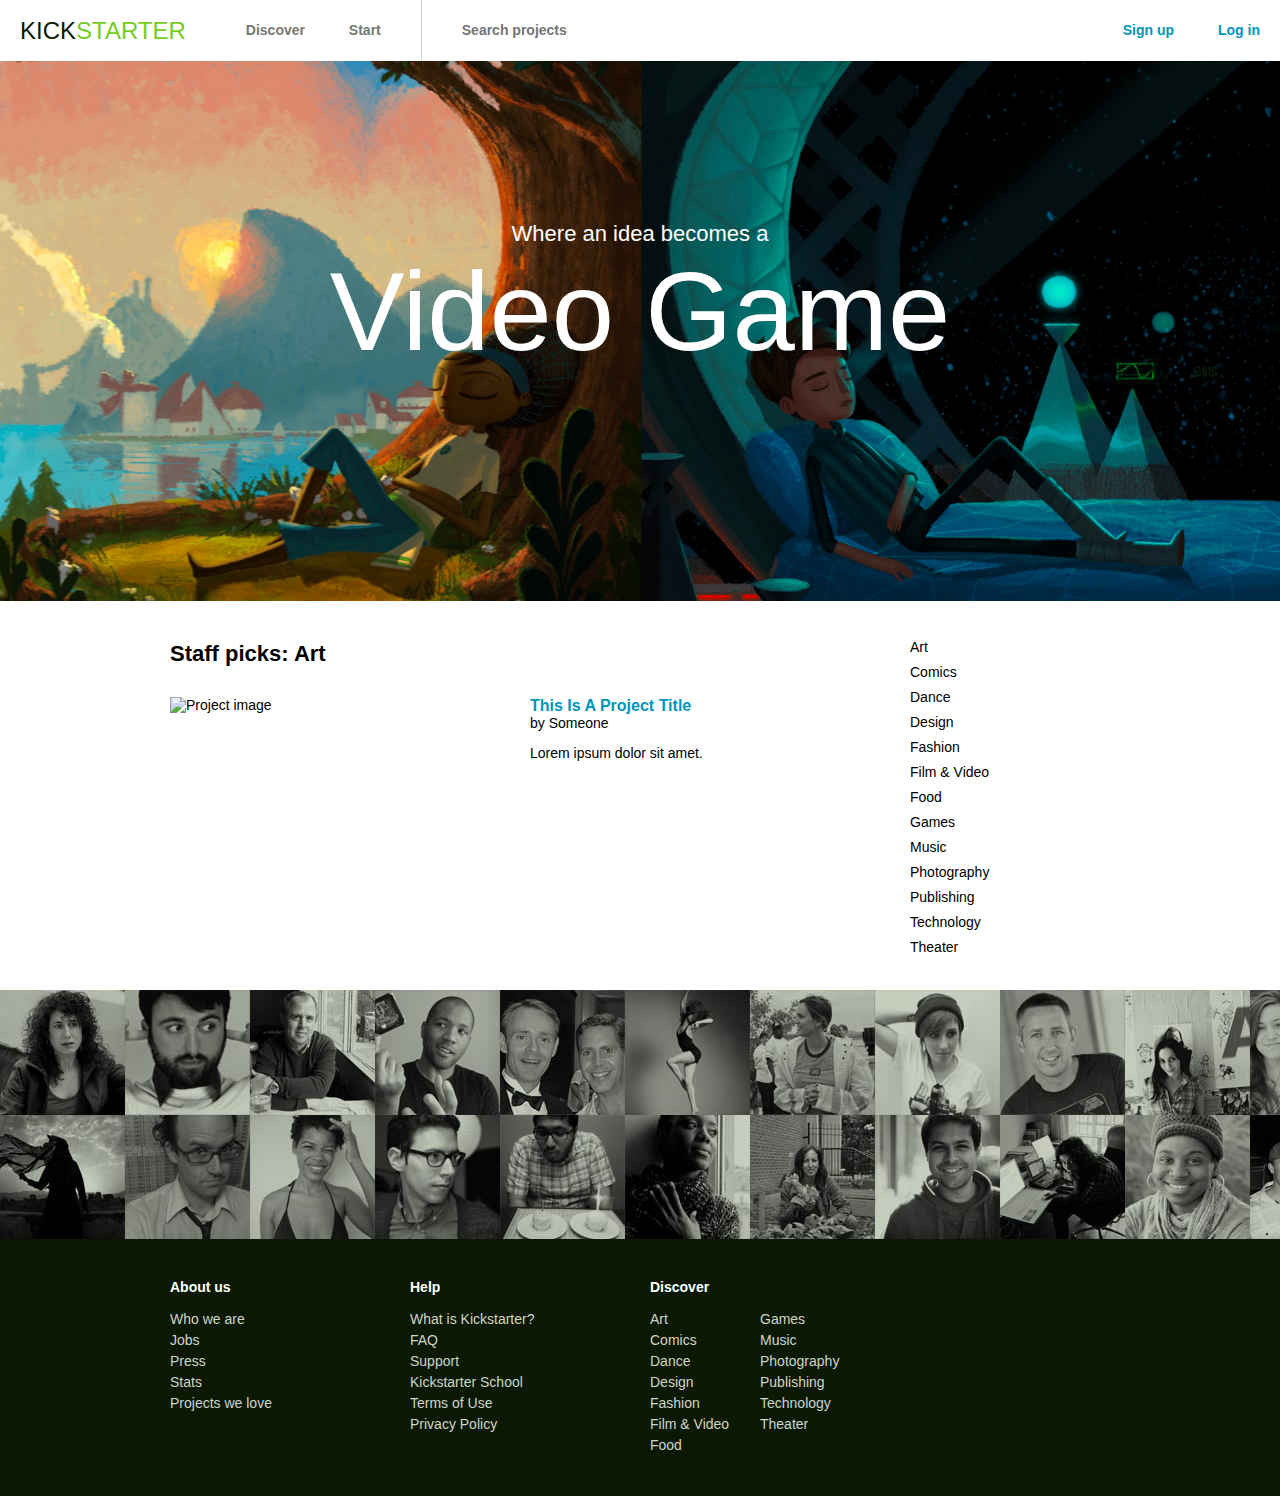
==== kickstarter/index.html @ 164bc44e "Added Kickstarter" ====
<!doctype html>
<html>
	<head>

	<meta charset="utf-8"/>
	<title>Kickstarter</title>

	<link rel="shortcut icon" href="favicon.png"/>
	<link rel="stylesheet" href="style.css"/>

	</head>
	<body>
	
	<header id="header">
			<h1 class="logo">
				<a href="" class="logo-link">
					<span>KICK</span><span>STARTER</span>
				</a>
			</h1>
		<nav class="main-links">
			<a href="">Discover</a>
			<a href="">Start</a>
		</nav>
		<div class="search">
			<input type="text" placeholder="Search projects" name="search"/>
		</div>
		<nav class="user-links">
			<a href="">Sign up</a>
			<a href="">Log in</a>
		</nav>
	</header>
	<section id="splash">
		<h3>Where an idea becomes a</h3>
		<h1>Video Game</h1>
	</section>
	<section id="staff-picks">
		<div class="wrap">
			<h2>Staff picks: Art</h2>
			<div class="projects">
				<img src="http://placehold.it/340x250" alt="Project image" width="340" height="250"/>
				<div class="details">
					<h3>
						<a href="">This Is A Project Title</a>
					</h3>
					<p class="meta">by Someone</p>
					<p class="description">Lorem ipsum dolor sit amet.</p>
				</div>
			</div>
			<div class="categories">
				<ul>
					<li>Art</li>
					<li>Comics</li>
					<li>Dance</li>
					<li>Design</li>
					<li>Fashion</li>
					<li>Film & Video</li>
					<li>Food</li>
					<li>Games</li>
					<li>Music</li>
					<li>Photography</li>
					<li>Publishing</li>
					<li>Technology</li>
					<li>Theater</li>
				</ul>
			</div>
		</div>
	</section>
	<footer id="footer">
		<div class="learn-more">
		</div>
		<div class="wrap">
			<div class="links">
				<div class="column">
					<h4>About us</h4>
					<ul>
						<li>Who we are</li>
						<li>Jobs</li>
						<li>Press</li>
						<li>Stats</li>
						<li>Projects we love</li>
					</ul>
				</div>
				<div class="column">
					<h4>Help</h4>
					<ul>
						<li>What is Kickstarter?</li>
						<li>FAQ</li>
						<li>Support</li>
						<li>Kickstarter School</li>
						<li>Terms of Use</li>
						<li>Privacy Policy</li>
					</ul>
				</div>
				<div class="column double">
					<h4>Discover</h4>
					<ul>
						<li>Art</li>
						<li>Comics</li>
						<li>Dance</li>
						<li>Design</li>
						<li>Fashion</li>
						<li>Film & Video</li>
						<li>Food</li>
					</ul>
					<ul>
						<li>Games</li>
						<li>Music</li>
						<li>Photography</li>
						<li>Publishing</li>
						<li>Technology</li>
						<li>Theater</li>
					</ul>
				</div>
			</div>
		</div>
	</footer>
	
	</body>
</html>
---- kickstarter/style.css ----
body {
	background: #0b1902;
	color: #000;
	font: 14px Arial, sans-serif;
	margin: 0;
	min-width: 980px;
}
a {
	color: #0096bb;
	text-decoration: none;
}
img {
	border: none;
}
p {
	margin: 0;
}
p + p {
	margin-top: 1em;
}
h1,
h2,
h3,
h4 {
	font-weight: normal;
	margin: 0;
}
ul,
li {
	list-style: none;
	margin: 0;
	padding: 0;
}
.wrap {
	margin: 0 auto;
	overflow: hidden;
	width: 940px;
}
#header {
	background: #fff;
	overflow: hidden;
	height: 61px;
}
#header a {
	display: inline-block;
}
#header a:not(.logo-link) {
	font-weight: bold;
	height: 21px;
	line-height: 21px;
	transition: background-color .2s;
	padding: 20px;
}
#header a:not(.logo-link):hover {
	background: #eef2ea;
}
#header .logo {
	float: left;
	font-size: 24px;
}
#header .logo span {
	color: #76cc1e;
}
#header .logo span:first-child {
	color: #0b1902;
}
#header .logo-link {
	height: 21px;
	line-height: 21px;
	padding: 20px;
}
#header .main-links {
	float: left;
	margin: 0 20px;
}
#header .main-links a {
	color: #75796F;
}
#header .search {
	border-left: 1px solid #d0d5cb;
	float: left;
	height: 61px;
}
#header .search input[type=text] {
	border: 0;
	font: bold 14px Arial, sans-serif;
	margin-top: 12px;
	margin-left: 30px;
	outline: 0;
	padding: 10px;
}
#header .user-links {
	float: right;
}
#splash {
	background: url(img/splash.jpg) center center no-repeat;
	background-size: cover;
	color: #fff;
	height: 540px;
	overflow: hidden;
}
#splash h1,
#splash h3 {
	text-align: center;
}
#splash h1 {
	font-size: 112px;
}
#splash h3 {
	font-size: 22px;
	margin-top: 160px;
}
#staff-picks {
	background: #fff;
	padding: 20px 0 30px;
}
#staff-picks h2 {
	font-size: 22px;
	font-weight: bold;
	margin: 20px 0 30px 0;
}
#staff-picks h3 {
	font-size: 16px;
	font-weight: bold;
}
#staff-picks .projects {
	float: left;
	margin-right: 20px;
	width: 700px;
}
#staff-picks .projects img {
	float: left;
	margin-right: 20px;
}
#staff-picks .categories {
	float: left;
	line-height: 25px;
	margin-top: -62px;
	padding-left: 20px;
	width: 200px;
}
#footer {
	color: #fff;
}
#footer .column {
	float: left;
	width: 220px;
}
#footer .column.double {
	width: 460px;
}
#footer .column + .column {
	margin-left: 20px;
}
#footer .learn-more {
	background: url(img/footer.jpg);
	height: 249px;
}
#footer .links {
	overflow: hidden;
	padding: 40px 0;
}
#footer .links h4 {
	font-weight: bold;
	margin-bottom: 1em;
}
#footer .links li {
	color: #d0d5cb;
	line-height: 21px;
}
#footer .links .double ul {
	float: left;
	width: 110px;
}
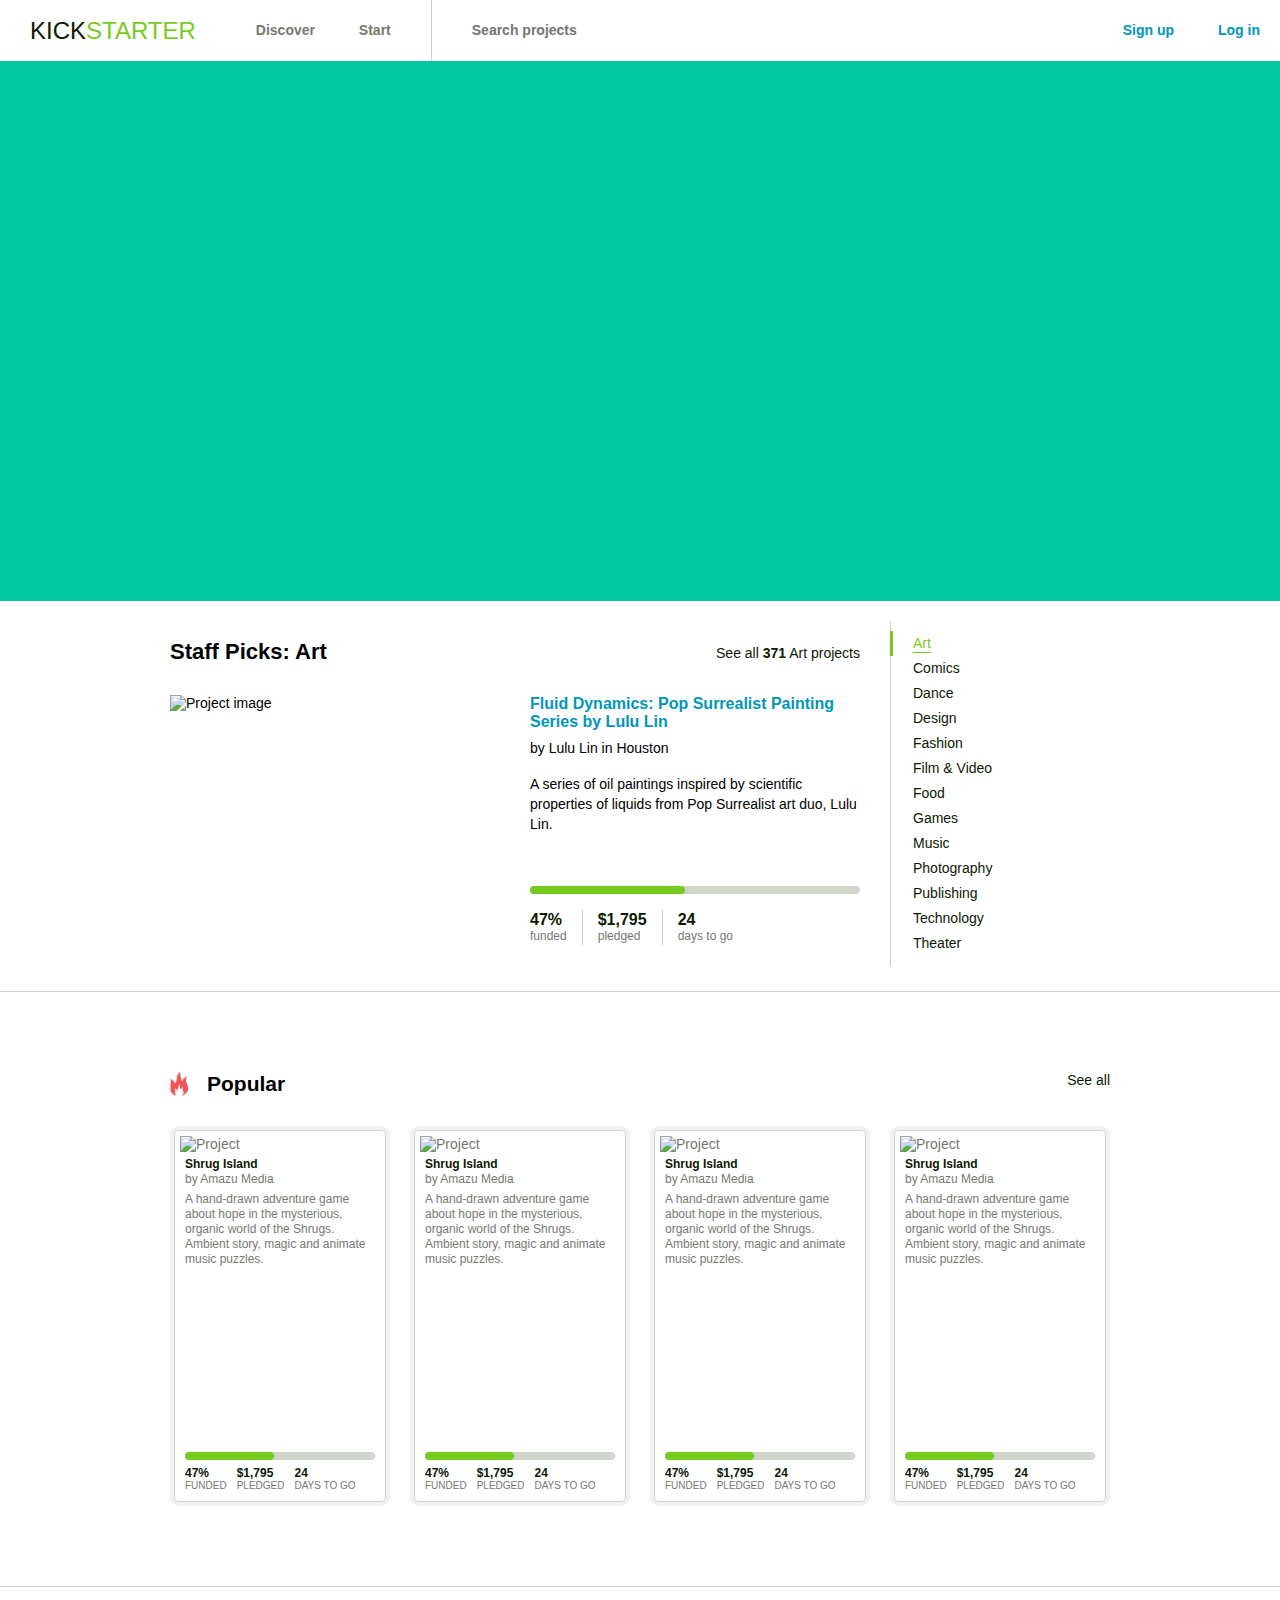
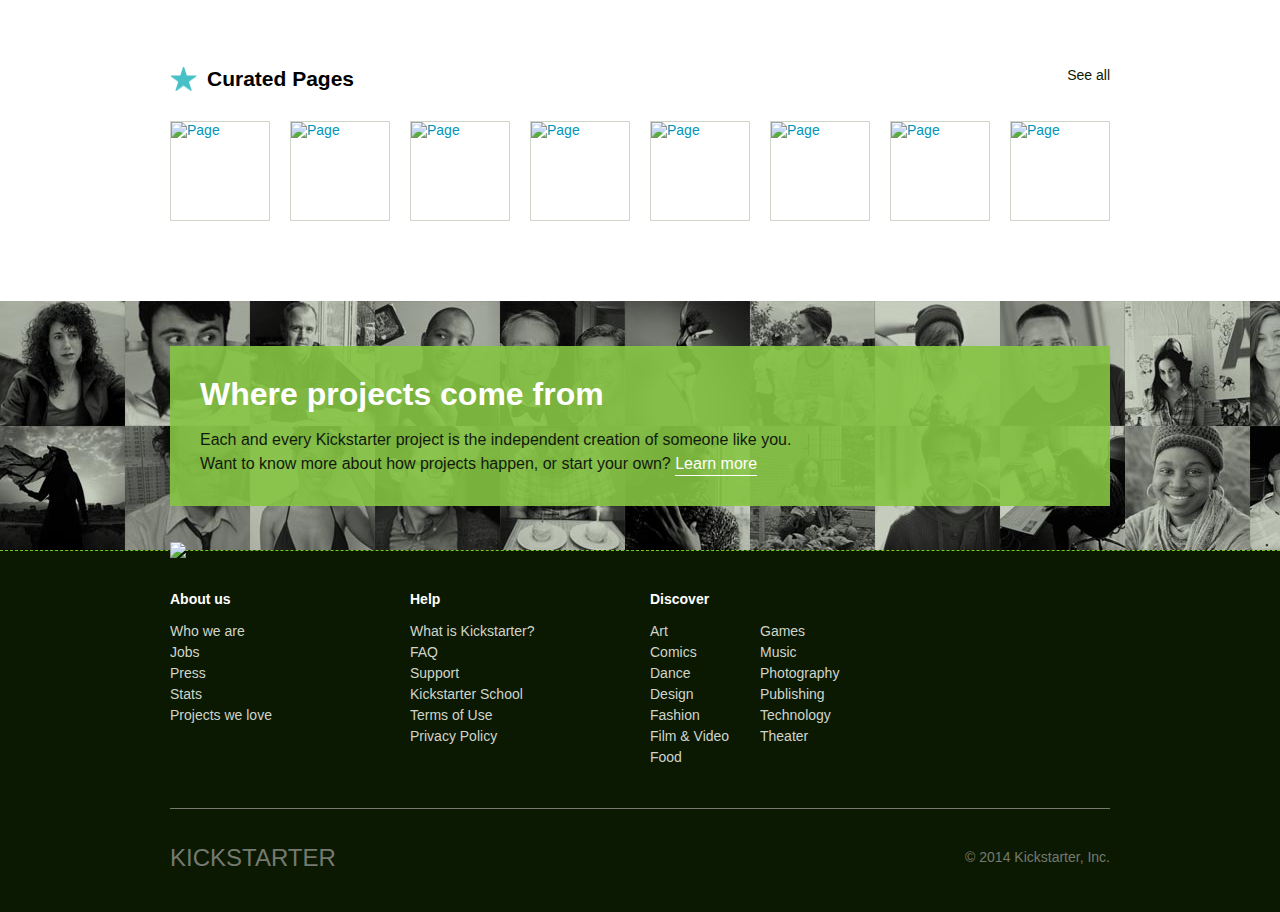
==== commit daf3737e: "Added 'Popular' and 'Curated Pages' sections" ====
--- a/kickstarter/index.html
+++ b/kickstarter/index.html
@@ -29,24 +29,261 @@
 			<a href="">Log in</a>
 		</nav>
 	</header>
-	<section id="splash">
-		<h3>Where an idea becomes a</h3>
-		<h1>Video Game</h1>
-	</section>
+	<section id="splash"></section>
 	<section id="staff-picks">
 		<div class="wrap">
-			<h2>Staff picks: Art</h2>
-			<div class="projects">
+
+		<h2>Staff Picks:</h2>
+		<ul class="projects">
+			<li class="project">
+				<h3>Art</h3>
+				<a href="" class="more">See all <strong>371</strong> Art projects</a>
 				<img src="http://placehold.it/340x250" alt="Project image" width="340" height="250"/>
 				<div class="details">
+					<h4>
+						<a href="">Fluid Dynamics: Pop Surrealist Painting Series by Lulu Lin</a>
+					</h4>
+					<p class="meta">by Lulu Lin in Houston</p>
+					<p class="description">
+						A series of oil paintings inspired by scientific properties of liquids from Pop Surrealist art duo, Lulu Lin.
+					</p>
+					<div class="stats">
+						<div class="progress">
+							<div class="done" style="width: 47%;"></div>
+						</div>
+						<ul class="project-stats">
+							<li class="funded">
+								<strong>47%</strong>
+								funded
+							</li>
+							<li class="pledged">
+								<strong>$1,795</strong>
+								pledged
+							</li>
+							<li class="time-left">
+								<strong>24</strong>
+								days to go
+							</li>
+						</ul>
+					</div>
+				</div>
+			</li>
+		</ul>
+		<div class="categories">
+			<ul>
+				<li><a href="" class="selected">Art</a></li>
+				<li><a href="">Comics</a></li>
+				<li><a href="">Dance</a></li>
+				<li><a href="">Design</a></li>
+				<li><a href="">Fashion</a></li>
+				<li><a href="">Film & Video</a></li>
+				<li><a href="">Food</a></li>
+				<li><a href="">Games</a></li>
+				<li><a href="">Music</a></li>
+				<li><a href="">Photography</a></li>
+				<li><a href="">Publishing</a></li>
+				<li><a href="">Technology</a></li>
+				<li><a href="">Theater</a></li>
+			</ul>
+		</div>
+
+		</div>
+	</section>
+	<section id="popular">
+		<div class="wrap">
+		
+		<h2>Popular</h2>
+		<a href="" class="more">See all</a>
+		<ul class="projects">
+			<li class="project">
+				<div class="card">
+					<img src="http://placehold.it/200x150" alt="Project" width="200" height="150"/>
 					<h3>
-						<a href="">This Is A Project Title</a>
+						<strong>Shrug Island</strong>
+						by Amazu Media
 					</h3>
-					<p class="meta">by Someone</p>
-					<p class="description">Lorem ipsum dolor sit amet.</p>
-				</div>
-			</div>
-			<div class="categories">
+					<p>
+						A hand-drawn adventure game about hope in the mysterious, organic world of the Shrugs.
+						Ambient story, magic and animate music puzzles.
+					</p>
+					<div class="stats">
+						<div class="progress">
+							<div class="done" style="width: 47%"></div>
+						</div>
+						<ul class="project-stats">
+							<li class="funded">
+								<strong>47%</strong>
+								funded
+							</li>
+							<li class="pledged">
+								<strong>$1,795</strong>
+								pledged
+							</li>
+							<li class="time-left">
+								<strong>24</strong>
+								days to go
+							</li>
+						</ul>
+					</div>
+				</div>
+			</li>
+			<li class="project">
+				<div class="card">
+					<img src="http://placehold.it/200x150" alt="Project" width="200" height="150"/>
+					<h3>
+						<strong>Shrug Island</strong>
+						by Amazu Media
+					</h3>
+					<p>
+						A hand-drawn adventure game about hope in the mysterious, organic world of the Shrugs.
+						Ambient story, magic and animate music puzzles.
+					</p>
+					<div class="stats">
+						<div class="progress">
+							<div class="done" style="width: 47%"></div>
+						</div>
+						<ul class="project-stats">
+							<li class="funded">
+								<strong>47%</strong>
+								funded
+							</li>
+							<li class="pledged">
+								<strong>$1,795</strong>
+								pledged
+							</li>
+							<li class="time-left">
+								<strong>24</strong>
+								days to go
+							</li>
+						</ul>
+					</div>
+				</div>
+			</li>
+			<li class="project">
+				<div class="card">
+					<img src="http://placehold.it/200x150" alt="Project" width="200" height="150"/>
+					<h3>
+						<strong>Shrug Island</strong>
+						by Amazu Media
+					</h3>
+					<p>
+						A hand-drawn adventure game about hope in the mysterious, organic world of the Shrugs.
+						Ambient story, magic and animate music puzzles.
+					</p>
+					<div class="stats">
+						<div class="progress">
+							<div class="done" style="width: 47%"></div>
+						</div>
+						<ul class="project-stats">
+							<li class="funded">
+								<strong>47%</strong>
+								funded
+							</li>
+							<li class="pledged">
+								<strong>$1,795</strong>
+								pledged
+							</li>
+							<li class="time-left">
+								<strong>24</strong>
+								days to go
+							</li>
+						</ul>
+					</div>
+				</div>
+			</li>
+			<li class="project">
+				<div class="card">
+					<img src="http://placehold.it/200x150" alt="Project" width="200" height="150"/>
+					<h3>
+						<strong>Shrug Island</strong>
+						by Amazu Media
+					</h3>
+					<p>
+						A hand-drawn adventure game about hope in the mysterious, organic world of the Shrugs.
+						Ambient story, magic and animate music puzzles.
+					</p>
+					<div class="stats">
+						<div class="progress">
+							<div class="done" style="width: 47%"></div>
+						</div>
+						<ul class="project-stats">
+							<li class="funded">
+								<strong>47%</strong>
+								funded
+							</li>
+							<li class="pledged">
+								<strong>$1,795</strong>
+								pledged
+							</li>
+							<li class="time-left">
+								<strong>24</strong>
+								days to go
+							</li>
+						</ul>
+					</div>
+				</div>
+			</li>
+		</ul>
+
+		</div>
+	</section>
+	<section id="curated-pages">
+		<div class="wrap">
+
+		<h2>Curated Pages</h2>
+		<a href="" class="more">See all</a>
+		<ul class="pages">
+			<li><a href=""><img src="http://placehold.it/98x98" alt="Page" width="98" height="98"/></a></li>
+			<li><a href=""><img src="http://placehold.it/98x98" alt="Page" width="98" height="98"/></a></li>
+			<li><a href=""><img src="http://placehold.it/98x98" alt="Page" width="98" height="98"/></a></li>
+			<li><a href=""><img src="http://placehold.it/98x98" alt="Page" width="98" height="98"/></a></li>
+			<li><a href=""><img src="http://placehold.it/98x98" alt="Page" width="98" height="98"/></a></li>
+			<li><a href=""><img src="http://placehold.it/98x98" alt="Page" width="98" height="98"/></a></li>
+			<li><a href=""><img src="http://placehold.it/98x98" alt="Page" width="98" height="98"/></a></li>
+			<li><a href=""><img src="http://placehold.it/98x98" alt="Page" width="98" height="98"/></a></li>
+		</ul>
+
+		</div>
+	</section>
+	<footer id="footer">
+		<div class="learn-more">
+			<div class="wrap">
+				<h2>Where projects come from</h2>
+				<p>
+					Each and every Kickstarter project is the independent creation of someone like you.<br/>
+					Want to know more about how projects happen, or start your own?
+					<a href="">Learn more</a>
+				</p>
+			</div>
+		</div>
+		<hr/>
+		<div class="wrap">
+
+		<img class="scissor" src="img/scissor.png" alt="Scissor" width="23" height="18"/>
+		<div class="links">
+			<div class="column">
+				<h4>About us</h4>
+				<ul>
+					<li>Who we are</li>
+					<li>Jobs</li>
+					<li>Press</li>
+					<li>Stats</li>
+					<li>Projects we love</li>
+				</ul>
+			</div>
+			<div class="column">
+				<h4>Help</h4>
+				<ul>
+					<li>What is Kickstarter?</li>
+					<li>FAQ</li>
+					<li>Support</li>
+					<li>Kickstarter School</li>
+					<li>Terms of Use</li>
+					<li>Privacy Policy</li>
+				</ul>
+			</div>
+			<div class="column double">
+				<h4>Discover</h4>
 				<ul>
 					<li>Art</li>
 					<li>Comics</li>
@@ -55,6 +292,8 @@
 					<li>Fashion</li>
 					<li>Film & Video</li>
 					<li>Food</li>
+				</ul>
+				<ul>
 					<li>Games</li>
 					<li>Music</li>
 					<li>Photography</li>
@@ -64,54 +303,15 @@
 				</ul>
 			</div>
 		</div>
-	</section>
-	<footer id="footer">
-		<div class="learn-more">
-		</div>
-		<div class="wrap">
-			<div class="links">
-				<div class="column">
-					<h4>About us</h4>
-					<ul>
-						<li>Who we are</li>
-						<li>Jobs</li>
-						<li>Press</li>
-						<li>Stats</li>
-						<li>Projects we love</li>
-					</ul>
-				</div>
-				<div class="column">
-					<h4>Help</h4>
-					<ul>
-						<li>What is Kickstarter?</li>
-						<li>FAQ</li>
-						<li>Support</li>
-						<li>Kickstarter School</li>
-						<li>Terms of Use</li>
-						<li>Privacy Policy</li>
-					</ul>
-				</div>
-				<div class="column double">
-					<h4>Discover</h4>
-					<ul>
-						<li>Art</li>
-						<li>Comics</li>
-						<li>Dance</li>
-						<li>Design</li>
-						<li>Fashion</li>
-						<li>Film & Video</li>
-						<li>Food</li>
-					</ul>
-					<ul>
-						<li>Games</li>
-						<li>Music</li>
-						<li>Photography</li>
-						<li>Publishing</li>
-						<li>Technology</li>
-						<li>Theater</li>
-					</ul>
-				</div>
-			</div>
+		<div class="copyright">
+			<a href="" class="logo">
+				KICKSTARTER
+			</a>
+			<div class="text">
+				© 2014 Kickstarter, Inc.
+			</div>
+		</div>
+
 		</div>
 	</footer>
 	
--- a/kickstarter/style.css
+++ b/kickstarter/style.css
@@ -1,3 +1,10 @@
+@font-face {
+	font-family: "kickstarter";
+	font-weight: normal;
+	src: url("fonts/kickstarter.woff")
+		format("woff");
+}
+
 body {
 	background: #0b1902;
 	color: #000;
@@ -13,6 +20,7 @@
 	border: none;
 }
 p {
+	line-height: 1.4em;
 	margin: 0;
 }
 p + p {
@@ -36,6 +44,16 @@
 	overflow: hidden;
 	width: 940px;
 }
+.progress {
+	background: #d0d5cb;
+	border-radius: 4px;
+	height: 8px;
+}
+.progress .done {
+	background: #76cc1e;
+	border-radius: 4px;
+	height: 8px;
+}
 #header {
 	background: #fff;
 	overflow: hidden;
@@ -56,7 +74,9 @@
 }
 #header .logo {
 	float: left;
-	font-size: 24px;
+	font: 24px kickstarter, sans-serif;
+	margin-left: 10px;
+	text-rendering: optimizeLegibility;
 }
 #header .logo span {
 	color: #76cc1e;
@@ -93,61 +113,227 @@
 	float: right;
 }
 #splash {
-	background: url(img/splash.jpg) center center no-repeat;
-	background-size: cover;
+	background: #02c6a0 url(img/splash.png) center center no-repeat;
 	color: #fff;
 	height: 540px;
 	overflow: hidden;
 }
-#splash h1,
-#splash h3 {
-	text-align: center;
-}
-#splash h1 {
-	font-size: 112px;
-}
-#splash h3 {
-	font-size: 22px;
-	margin-top: 160px;
-}
 #staff-picks {
 	background: #fff;
-	padding: 20px 0 30px;
+	padding: 20px 0 25px;
 }
 #staff-picks h2 {
+	position: absolute;
+}
+#staff-picks h2,
+#staff-picks h3 {
 	font-size: 22px;
 	font-weight: bold;
-	margin: 20px 0 30px 0;
+	margin: 18px 0 30px 0;
 }
 #staff-picks h3 {
+	padding-left: 125px;
+}
+#staff-picks h4 {
 	font-size: 16px;
 	font-weight: bold;
+	margin-bottom: 8px;
+}
+#staff-picks .heading {
+	position: absolute;
 }
 #staff-picks .projects {
 	float: left;
 	margin-right: 20px;
 	width: 700px;
 }
-#staff-picks .projects img {
+#staff-picks .project img {
 	float: left;
 	margin-right: 20px;
 }
+#staff-picks .project .more {
+	color: #0b1902;
+	float: right;
+	margin-top: -50px;
+	margin-right: 10px;
+}
+#staff-picks .details {
+	float: left;
+	min-height: 250px;
+	position: relative;
+	width: 330px;
+}
+#staff-picks .details .description {
+	margin-top: 1.2em;
+}
+#staff-picks .stats {
+	bottom: 0;
+	position: absolute;
+}
+#staff-picks .progress {
+	background: #d0d5cb;
+	border-radius: 4px;
+	height: 8px;
+	margin-bottom: 15px;
+	width: 330px;
+}
+#staff-picks .progress .done {
+	background: #76cc1e;
+	border-radius: 4px;
+	height: 8px;
+}
+#staff-picks .project-stats li {
+	color: #75796f;
+	float: left;
+	font-size: 12px;
+	padding: 2px 15px;
+}
+#staff-picks .project-stats li:first-child {
+	padding-left: 0;
+}
+#staff-picks .project-stats li + li {
+	border-left: 1px solid #d0d5cb;
+}
+#staff-picks .project-stats strong {
+	color: #0b1902;
+	display: block;
+	font-size: 16px;
+}
 #staff-picks .categories {
 	float: left;
 	line-height: 25px;
-	margin-top: -62px;
+	width: 220px;
+}
+#staff-picks .categories ul {
+	border-left: 1px solid #d0d5cb;
+	padding: 10px 0;
+}
+#staff-picks .categories li {
+	border-left: 3px solid transparent;
+	line-height: 25px;
+	margin-left: -1px;
 	padding-left: 20px;
-	width: 200px;
+}
+#staff-picks .categories li:first-child {
+	border-left-color: #76cc1e;
+}
+#staff-picks .categories a {
+	border-bottom: 1px solid transparent;
+	color: #0b1902;
+	padding-bottom: 1px;
+}
+#staff-picks .categories a:hover,
+#staff-picks .categories .selected {
+	border-bottom-color: #76cc1e;
+	color: #76cc1e; 
+}
+#popular {
+	background: #fff;
+	border-top: 1px solid #d0d5cb;
+	overflow: hidden;
+	padding: 80px 0;
+}
+#popular h2 {
+	background: url(img/popular.gif) center left no-repeat;
+} 
+#popular h3 {
+	font-size: 12px;
+	line-height: 15px;
+	margin: 5px 0;
+	padding: 0 5px;
+}
+#popular h3 strong {
+	color: #0b1902;
+	display: block;
+}
+#popular p {
+	font-size: 12px;
+	line-height: 15px;
+	padding: 0 5px;
+}
+#popular .project {
+	background: rgba(11, 25, 2, .06);
+	border-radius: 9px;
+	float: left;
+	padding: 4px;
+	width: 212px;
+}
+#popular .project + .project {
+	margin-left: 20px;
+}
+#popular .card {
+	background: #fff;
+	border-radius: 5px;
+	border: 1px solid #d0d5cb;
+	color: #75796f;
+	height: 360px;
+	padding: 5px;
+	position: relative;
+}
+#popular .progress {
+	margin-bottom: 6px;
+}
+#popular .stats {
+	bottom: 0;
+	padding: 0 5px 10px;
+	position: absolute;
+	width: 190px;
+}
+#popular .stats li {
+	float: left;
+	font-size: 10px;
+	text-transform: uppercase;
+}
+#popular .stats li + li {
+	margin-left: 10px;
+}
+#popular .stats strong {
+	color: #0b1902;
+	display: block;
+	font-size: 12px;
+}
+#popular h2,
+#curated-pages h2 {
+	font-weight: bold;
+	margin-bottom: 30px;
+	padding-left: 37px;
+}
+#popular .more,
+#curated-pages .more {
+	color: #0b1902;
+	float: right;
+	margin-top: -54px;
+}
+#curated-pages {
+	background: #fff;
+	border-top: 1px solid #d0d5cb;
+	overflow: hidden;
+	padding: 80px 0;
+}
+#curated-pages h2 {
+	background: url(img/star.gif) center left no-repeat;
+}
+#curated-pages .pages li {
+	border: 1px solid #d0d5cb;
+	float: left;
+}
+#curated-pages .pages li + li {
+	margin-left: 20px;
+}
+#curated-pages .pages img {
+	display: block;
 }
 #footer {
 	color: #fff;
 }
+#footer hr {
+	border: 0;
+	border-top: 1px dashed #76cc1e;
+	margin: 0;
+}
 #footer .column {
 	float: left;
 	width: 220px;
-}
-#footer .column.double {
-	width: 460px;
 }
 #footer .column + .column {
 	margin-left: 20px;
@@ -155,6 +341,34 @@
 #footer .learn-more {
 	background: url(img/footer.jpg);
 	height: 249px;
+	overflow: hidden;
+}
+#footer .learn-more h2 {
+	color: #fff;
+	font-size: 32px;
+	font-weight: bold;
+	margin-bottom: 15px;
+}
+#footer .learn-more p {
+	color: #121a0d;
+	font-size: 16px;
+	line-height: 24px;
+}
+#footer .learn-more a {
+	border-bottom: 1px solid #fff;
+	color: #fff;
+	padding-bottom: 3px;
+}
+#footer .learn-more .wrap {
+	background: #85c443;
+	background: rgba(133, 196, 67, .9);
+	margin-top: 45px;
+	padding: 30px;
+	width: 880px;
+}
+#footer .scissor {
+	position: absolute;
+	margin-top: -9px;
 }
 #footer .links {
 	overflow: hidden;
@@ -172,3 +386,22 @@
 	float: left;
 	width: 110px;
 }
+#footer .copyright {
+	border-top: 1px solid #75796f;
+	overflow: hidden;
+	padding: 40px 0;
+}
+#footer .copyright .logo {
+	color: #75796f;
+	float: left;
+	font: 24px kickstarter, sans-serif;
+	margin-top: -5px;
+	text-rendering: optimizeLegibility;
+}
+#footer .copyright .logo:hover {
+	color: #76cc1e;
+}
+#footer .copyright .text {
+	color: #75796f;
+	float: right;
+}
